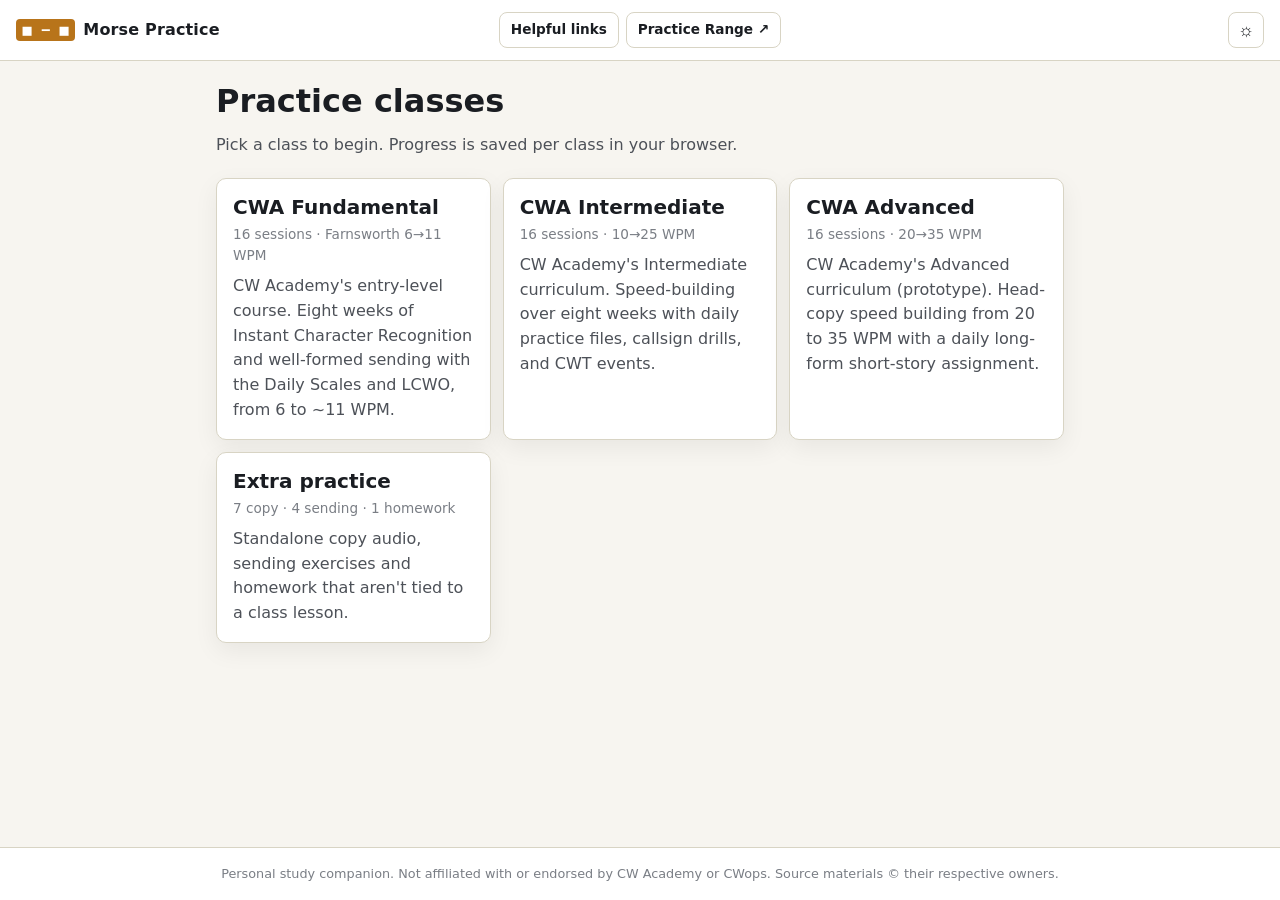
==== index.html @ c9b5fe6f "Helpful links: add the CW QSO Protocol reference under Misc Jim Crites W6JIM's two-page guide to the" ====
<!doctype html>
<html lang="en">
<head>
<meta charset="utf-8">
<meta name="viewport" content="width=device-width,initial-scale=1,viewport-fit=cover">
<meta name="theme-color" content="#0c0d10">
<title>Morse Practice Companion</title>
<link rel="stylesheet" href="styles.css?v=15">
<link rel="icon" href="data:image/svg+xml,%3Csvg xmlns='http://www.w3.org/2000/svg' viewBox='0 0 32 32'%3E%3Crect width='32' height='32' rx='6' fill='%23d99a3a'/%3E%3Ctext x='16' y='22' text-anchor='middle' font-family='monospace' font-size='18' fill='%230c0d10' font-weight='700'%3E%E2%96%A0%E2%80%92%3C/text%3E%3C/svg%3E">
</head>
<body>
<header class="topbar">
  <a href="#/" class="brand" data-link>
    <span class="dial" aria-hidden="true">&#9632;&#8202;&#8722;&#8202;&#9632;</span>
    <span>Morse Practice</span>
  </a>
  <div class="topbar-center topbar-links">
    <a class="topbtn" href="#/links" data-link title="Propagation and reference links">Helpful links</a>
    <a class="topbtn" href="https://morsecodepractice.com/practice-range/" target="_blank" rel="noopener" title="Open the LICW Practice Range">Practice Range ↗</a>
  </div>
  <nav class="topnav">
    <button id="theme-toggle" type="button" class="iconbtn" aria-label="Toggle theme" title="Toggle light/dark">&#9788;</button>
  </nav>
</header>

<main id="app" aria-live="polite">
  <p class="loading">Loading…</p>
</main>

<footer class="footer">
  <p>Personal study companion. Not affiliated with or endorsed by CW Academy or CWops. Source materials &copy; their respective owners.</p>
</footer>

<script type="module" src="app.js?v=18"></script>
</body>
</html>
---- styles.css ----
/* ---------------------------------------------------------- */
/* Theme tokens                                                 */
/* ---------------------------------------------------------- */
:root {
  --bg: #0c0d10;
  --bg-2: #14161b;
  --bg-3: #1c1f26;
  --fg: #e8e6e1;
  --fg-dim: #9aa0a8;
  --fg-mute: #6b7079;
  --accent: #d99a3a;
  --accent-fg: #1a1207;
  --accent-soft: #d99a3a22;
  --border: #2a2e36;
  --danger: #d97070;
  --good: #6fbf73;
  --radius: 10px;
  --shadow: 0 1px 0 #ffffff05 inset, 0 8px 24px #0007;
  --tap: 44px;
  --maxw: 880px;
  font-synthesis: none;
}
html[data-theme="light"] {
  --bg: #f7f5f0;
  --bg-2: #ffffff;
  --bg-3: #ecead8;
  --fg: #1a1d22;
  --fg-dim: #4d5158;
  --fg-mute: #7a7e85;
  --accent: #b8741a;
  --accent-fg: #fff;
  --accent-soft: #b8741a18;
  --border: #d8d4c4;
  --shadow: 0 1px 0 #ffffffaa inset, 0 8px 24px #00000010;
}

/* ---------------------------------------------------------- */
/* Reset / base                                                 */
/* ---------------------------------------------------------- */
* { box-sizing: border-box; }
html, body { margin: 0; padding: 0; }
body {
  background: var(--bg);
  color: var(--fg);
  font: 16px/1.55 system-ui, -apple-system, "Segoe UI", Roboto, "Helvetica Neue", Arial, sans-serif;
  min-height: 100vh;
  display: flex;
  flex-direction: column;
}
a { color: var(--accent); text-decoration: none; }
a:hover { text-decoration: underline; }
h1, h2, h3, h4 { line-height: 1.25; margin: 0 0 0.5em 0; }
h1 { font-size: clamp(1.5rem, 4vw, 2rem); }
h2 { font-size: 1.25rem; color: var(--fg); }
h3 { font-size: 1.05rem; color: var(--fg-dim); text-transform: uppercase; letter-spacing: 0.05em; font-weight: 600; }
p { margin: 0 0 1em; }
ul, ol { margin: 0 0 1em; padding-left: 1.25em; }
li { margin: 0.25em 0; }
hr { border: 0; border-top: 1px solid var(--border); margin: 1.5em 0; }
code, kbd { font: 0.9em/1 ui-monospace, "SF Mono", Menlo, Consolas, monospace; }

/* ---------------------------------------------------------- */
/* Top bar / footer                                             */
/* ---------------------------------------------------------- */
.topbar {
  display: grid;
  grid-template-columns: 1fr auto 1fr;
  align-items: center;
  padding: 0.75rem 1rem;
  border-bottom: 1px solid var(--border);
  background: var(--bg-2);
  position: sticky;
  top: 0;
  z-index: 10;
  backdrop-filter: blur(6px);
}
.brand {
  display: inline-flex;
  align-items: center;
  gap: 0.5rem;
  font-weight: 700;
  color: var(--fg);
  letter-spacing: 0.01em;
}
.brand:hover { text-decoration: none; color: var(--accent); }
.dial {
  display: inline-block;
  background: var(--accent);
  color: var(--accent-fg);
  border-radius: 4px;
  padding: 0 0.4rem;
  font: 600 0.95rem/1.5 ui-monospace, monospace;
}
.brand { justify-self: start; }
.topbar-center { justify-self: center; }
.topbar-links { display: flex; gap: 0.4rem; align-items: center; flex-wrap: wrap; justify-content: center; }

/* Speed an exercise was completed at. Deliberately NOT struck through with the
   exercise name — being inline-block already stops the parent's line-through
   propagating in, so it stays readable once the item is done. */
.done-speed {
  display: inline-block;
  margin-left: 0.45rem;
  padding: 0 0.4rem;
  border: 1px solid var(--border);
  border-radius: 999px;
  background: var(--bg-3);
  color: var(--fg-mute);
  font-size: 0.72rem;
  font-weight: 600;
  white-space: nowrap;
}

/* Preferred practice speed switch (Advanced lessons) */
.speed-picker h3 { margin-bottom: 0.25rem; }
.speed-note { color: var(--fg-mute); font-size: 0.85rem; margin: 0 0 0.6rem; }
.speed-row { display: flex; flex-wrap: wrap; gap: 0.5rem; }
.speed-btn {
  flex: 0 1 auto;
  min-height: var(--tap);
  padding: 0.4rem 1rem;
  background: var(--bg-2);
  color: var(--fg);
  border: 1px solid var(--border);
  border-radius: var(--radius);
  font: inherit;
  font-weight: 600;
  cursor: pointer;
}
.speed-btn:hover { border-color: var(--accent); color: var(--accent); }
.speed-btn.active {
  background: var(--accent);
  color: var(--accent-fg);
  border-color: var(--accent);
}
/* Shown when the session's own baseline is faster than the chosen speed. */
.speed-badge {
  display: inline-block;
  margin-left: 0.4rem;
  padding: 0 0.4rem;
  border: 1px solid var(--border);
  border-radius: 999px;
  background: var(--bg-3);
  color: var(--fg-mute);
  font-size: 0.72rem;
  font-weight: 600;
  white-space: nowrap;
}

/* Helpful links page */
.extras-group-blurb {
  color: var(--fg-mute);
  font-size: 0.85rem;
  margin: 0 0 0.7rem;
}
.link-by { color: var(--accent); font-size: 0.82rem; margin-bottom: 0.3rem; }
.link-source {
  margin: 0.75rem 0 0;
  padding: 0.6rem 0.8rem;
  background: var(--bg-2);
  border: 1px solid var(--border);
  border-left: 3px solid var(--accent);
  border-radius: var(--radius);
  font-size: 0.85rem;
  color: var(--fg-mute);
  overflow-wrap: anywhere;
}
.link-frame {
  width: 100%;
  height: min(78vh, 900px);
  margin-top: 0.75rem;
  border: 1px solid var(--border);
  border-radius: var(--radius);
  background: #fff;
}
.topnav { display: flex; gap: 0.25rem; align-items: center; justify-self: end; }
.iconbtn {
  background: transparent;
  border: 1px solid var(--border);
  color: var(--fg);
  width: 36px;
  height: 36px;
  border-radius: 8px;
  cursor: pointer;
  font-size: 1.1rem;
  display: inline-flex;
  align-items: center;
  justify-content: center;
}
.iconbtn:hover { background: var(--bg-3); }
.topbtn {
  display: inline-flex;
  align-items: center;
  height: 36px;
  padding: 0 0.7rem;
  border: 1px solid var(--border);
  border-radius: 8px;
  color: var(--fg);
  font-size: 0.85rem;
  font-weight: 600;
  white-space: nowrap;
}
.topbtn:hover { background: var(--bg-3); border-color: var(--accent); color: var(--accent); text-decoration: none; }

main {
  flex: 1;
  padding: 1.25rem 1rem 3rem;
  max-width: var(--maxw);
  margin: 0 auto;
  width: 100%;
}

.footer {
  border-top: 1px solid var(--border);
  padding: 1rem;
  font-size: 0.8rem;
  color: var(--fg-mute);
  text-align: center;
  background: var(--bg-2);
}
.footer p { margin: 0; max-width: var(--maxw); margin-inline: auto; }

.loading { color: var(--fg-mute); padding: 2rem 0; text-align: center; }

/* ---------------------------------------------------------- */
/* Generic blocks                                               */
/* ---------------------------------------------------------- */
.crumbs { color: var(--fg-mute); font-size: 0.85rem; margin-bottom: 0.5rem; }
.crumbs a { color: var(--fg-dim); }
.crumbs .sep { margin: 0 0.4em; color: var(--fg-mute); }

.subtitle { color: var(--fg-dim); margin-top: -0.25rem; margin-bottom: 1.25rem; font-size: 1rem; }

.card {
  background: var(--bg-2);
  border: 1px solid var(--border);
  border-radius: var(--radius);
  padding: 1rem;
  display: block;
  color: inherit;
  box-shadow: var(--shadow);
  transition: border-color 0.15s, transform 0.15s;
}
a.card:hover {
  text-decoration: none;
  border-color: var(--accent);
  transform: translateY(-1px);
}
.card h2 { margin-bottom: 0.25rem; }
.card .meta { color: var(--fg-mute); font-size: 0.85rem; margin-bottom: 0.5rem; }
.card p { color: var(--fg-dim); margin: 0; }
.card .progress { margin-top: 0.6rem; }

.lesson-card-head {
  display: flex;
  gap: 0.75rem;
  align-items: flex-start;
  justify-content: space-between;
}
.lesson-card-head h2 { margin: 0 0 0.25rem; flex: 1; min-width: 0; }
.lesson-complete {
  display: inline-flex;
  align-items: center;
  gap: 0.35rem;
  padding: 0.25rem 0.5rem;
  border-radius: 6px;
  border: 1px solid transparent;
  font-size: 0.8rem;
  color: var(--fg-mute);
  cursor: pointer;
  flex-shrink: 0;
}
.lesson-complete:hover { background: var(--bg-3); border-color: var(--border); color: var(--fg); }
.lesson-complete input[type="checkbox"] {
  width: 1.05rem;
  height: 1.05rem;
  accent-color: var(--accent);
  cursor: pointer;
  margin: 0;
}
.lesson-card.complete {
  border-color: var(--good);
  background: color-mix(in srgb, var(--good) 8%, var(--bg-2));
}
.lesson-card.complete h2 { color: var(--fg-dim); }
.lesson-card.ready { border-color: var(--accent); }
.lesson-card.ready .lesson-complete { color: var(--accent); }

.grid {
  display: grid;
  grid-template-columns: repeat(auto-fill, minmax(260px, 1fr));
  gap: 0.75rem;
  margin-top: 1rem;
}

/* Extra practice page (#/extras) */
.extras-list {
  list-style: none;
  padding: 0;
  margin: 0;
  display: flex;
  flex-direction: column;
  gap: 0.75rem;
}
.extras-item {
  margin: 0;
  background: var(--bg-2);
  border: 1px solid var(--border);
  border-radius: var(--radius);
  padding: 0.75rem 0.9rem;
}
.extras-name { font-weight: 600; color: var(--fg); font-size: 1rem; }
.extras-blurb { color: var(--fg-mute); font-size: 0.85rem; margin: 0.15rem 0 0.5rem; }

/* Collapsed group (Copy / Sending / Homework): heading + count, click to open. */
.extras-group { margin: 1rem 0; }
.extras-group-head {
  display: flex;
  align-items: center;
  gap: 0.6rem;
  cursor: pointer;
  list-style: none;
  min-height: var(--tap);
  padding: 0.4rem 0.9rem;
  background: var(--bg-2);
  border: 1px solid var(--border);
  border-radius: var(--radius);
}
.extras-group-head::-webkit-details-marker { display: none; }
.extras-group-head::before { content: "▸"; color: var(--accent); width: 1rem; flex-shrink: 0; }
details[open] > .extras-group-head::before { content: "▾"; }
.extras-group-head h3 { margin: 0; flex: 1; }
.extras-group-head:hover { border-color: var(--accent); }
.extras-group[open] > .extras-group-head { border-bottom-left-radius: 0; border-bottom-right-radius: 0; }
.extras-group[open] > .extras-list,
.extras-group[open] > .extras-group-body {
  padding: 0.75rem;
  border: 1px solid var(--border);
  border-top: 0;
  border-radius: 0 0 var(--radius) var(--radius);
}

/* Each exercise collapsed to its title; the body (chips, player, text) is
   hidden until opened. */
.extras-fold { flex: 1; min-width: 0; }
.extras-fold > .extras-name {
  cursor: pointer;
  list-style: none;
  display: flex;
  align-items: center;
  gap: 0.5rem;
  min-height: calc(var(--tap) - 0.75rem * 2);
}
.extras-fold > .extras-name::-webkit-details-marker { display: none; }
.extras-fold > .extras-name::before { content: "▸"; color: var(--accent); width: 0.9rem; flex-shrink: 0; font-weight: 400; }
.extras-fold[open] > .extras-name::before { content: "▾"; }
.extras-fold > .extras-name:hover { color: var(--accent); }
.extras-body { padding: 0.35rem 0 0 1.4rem; }
.extras-instructions { margin: 0.4rem 0 0; padding-left: 1.4rem; line-height: 1.5; }
.extras-instructions li + li { margin-top: 0.35rem; }

/* Homework: done-checkbox beside the folded title. */
.extras-hw-row { display: flex; align-items: flex-start; gap: 0.6rem; }
.extras-hw-cb {
  margin-top: 0.15rem;
  width: 1.1rem;
  height: 1.1rem;
  accent-color: var(--accent);
  flex-shrink: 0;
  cursor: pointer;
}
.extras-item.done > .extras-hw-row > .extras-fold > .extras-name { text-decoration: line-through; color: var(--fg-mute); }

/* Second row of class buttons (Homework), tucked under the first. */
.button-row-2 { margin-top: 0.5rem; }
.btn-tag { margin-left: 0.5rem; font-size: 0.75rem; }
.extras-item .tool-strip { margin-top: 0.5rem; }
.extras-item > .tool-chip { margin-top: 0.5rem; }
.extras-item .audio-player { margin-top: 0.6rem; }

/* Collapsed dropdowns on the extras page: transcript text + inline PDF. */
.extras-text-wrap, .extras-pdf { margin-top: 0.6rem; }
.extras-text-summary, .extras-pdf-summary {
  cursor: pointer;
  display: inline-block;
  font-size: 0.85rem;
  font-weight: 600;
  color: var(--accent);
  padding: 0.25rem 0.2rem;
  list-style: none;
}
.extras-text-summary::-webkit-details-marker,
.extras-pdf-summary::-webkit-details-marker { display: none; }
.extras-text-summary::before, .extras-pdf-summary::before { content: "▸ "; }
details[open] > .extras-text-summary::before,
details[open] > .extras-pdf-summary::before { content: "▾ "; }
.extras-text {
  margin: 0.4rem 0 0;
  padding: 0.6rem 0.75rem;
  background: var(--bg);
  border: 1px solid var(--border);
  border-radius: var(--radius);
  font-family: ui-monospace, SFMono-Regular, Menlo, monospace;
  font-size: 0.9rem;
  line-height: 1.5;
  white-space: pre-wrap;
  overflow-x: auto;
}
.extras-pdf-frame {
  width: 100%;
  height: min(70vh, 640px);
  margin-top: 0.5rem;
  border: 1px solid var(--border);
  border-radius: var(--radius);
  background: #fff;
}
.extras-pdf-open {
  display: inline-block;
  margin-top: 0.4rem;
  font-size: 0.82rem;
}

.section { margin: 1.5rem 0; }
.section h3 { margin-bottom: 0.5rem; }

.callout {
  background: var(--bg-3);
  border-left: 3px solid var(--accent);
  padding: 0.75rem 1rem;
  border-radius: 0 var(--radius) var(--radius) 0;
  color: var(--fg);
}

.btn {
  display: inline-flex;
  align-items: center;
  justify-content: center;
  background: var(--accent);
  color: var(--accent-fg);
  border: 0;
  padding: 0.6em 1em;
  border-radius: 8px;
  font: inherit;
  font-weight: 600;
  text-decoration: none;
  cursor: pointer;
  min-height: var(--tap);
}
.btn.ghost {
  background: transparent;
  border: 1px solid var(--border);
  color: var(--fg);
}
.btn.ghost:hover { border-color: var(--accent); color: var(--accent); }
.btn:hover { text-decoration: none; }

.button-row { display: flex; flex-wrap: wrap; gap: 0.5rem; }

.tag {
  display: inline-block;
  background: var(--accent-soft);
  color: var(--accent);
  border: 1px solid var(--accent);
  padding: 0.05rem 0.5rem;
  border-radius: 999px;
  font-size: 0.75rem;
  text-transform: uppercase;
  letter-spacing: 0.04em;
  font-weight: 600;
}
.tag.muted { background: var(--bg-3); color: var(--fg-mute); border-color: var(--border); }

/* Lesson card progress bar */
.bar {
  height: 4px;
  background: var(--bg-3);
  border-radius: 2px;
  overflow: hidden;
}
.bar > span {
  display: block;
  height: 100%;
  background: var(--accent);
  width: 0;
  transition: width 0.3s;
}
.progress-label {
  font-size: 0.75rem;
  color: var(--fg-mute);
  margin-top: 0.25rem;
}

/* ---------------------------------------------------------- */
/* Lesson page                                                  */
/* ---------------------------------------------------------- */
.lesson-head { display: flex; gap: 1rem; align-items: baseline; flex-wrap: wrap; margin-bottom: 0.5rem; }
.lesson-head h1 { margin: 0; }
.lesson-nav { display: flex; gap: 0.5rem; margin-top: 1.5rem; padding-top: 1rem; border-top: 1px solid var(--border); }
.lesson-nav .btn { flex: 1; }

.checklist { list-style: none; padding: 0; margin: 0; }
.checklist li { margin: 0; }
.checklist label {
  display: flex;
  gap: 0.6rem;
  align-items: flex-start;
  padding: 0.55rem 0.65rem;
  border-radius: 8px;
  cursor: pointer;
  min-height: var(--tap);
  border: 1px solid transparent;
}
.checklist label:hover { background: var(--bg-3); }
.checklist input[type="checkbox"] {
  margin-top: 0.25rem;
  width: 1.1rem;
  height: 1.1rem;
  accent-color: var(--accent);
  flex-shrink: 0;
}
.checklist input:checked + .text {
  text-decoration: line-through;
  color: var(--fg-mute);
}
.checklist .text { flex: 1; }
.checklist .day-item-header {
  padding: 0.5rem 0.65rem 0.2rem;
  font-weight: 600;
  color: var(--fg-dim);
  font-size: 0.95rem;
  text-transform: uppercase;
  letter-spacing: 0.04em;
}
.checklist .day-item-header + li label { margin-top: 0; }

.checklist li.with-attempts {
  display: flex;
  align-items: center;
  gap: 0.6rem;
  padding: 0.55rem 0.65rem;
  border-radius: 8px;
  min-height: var(--tap);
  border: 1px solid transparent;
}
.checklist li.with-attempts:hover { background: var(--bg-3); }
.checklist li.with-attempts > .text { flex: 1; min-width: 0; }
.checklist li.with-attempts.complete > .text {
  text-decoration: line-through;
  color: var(--fg-mute);
}
.copy-attempts {
  display: flex;
  align-items: center;
  gap: 0.3rem;
  flex-shrink: 0;
}
.copy-attempts input[type="checkbox"] {
  width: 1.15rem;
  height: 1.15rem;
  margin: 0;
  accent-color: var(--accent);
  cursor: pointer;
}

.exercise-group { margin-bottom: 1.25rem; }
.exercise-group .group-head {
  display: flex;
  align-items: center;
  justify-content: space-between;
  margin-bottom: 0.4rem;
}
.exercise-group h3 { margin: 0; }

.ex-list { list-style: none; padding: 0; margin: 0; display: flex; flex-direction: column; gap: 0.4rem; }
.ex-row {
  display: grid;
  grid-template-columns: 1fr auto auto;
  gap: 0.4rem;
  align-items: stretch;
  background: var(--bg-2);
  border: 1px solid var(--border);
  border-radius: var(--radius);
  padding: 0.4rem 0.5rem 0.4rem 0.85rem;
}
.ex-row .name {
  display: flex;
  align-items: center;
  font-weight: 500;
  color: var(--fg);
  min-height: var(--tap);
}
.ex-link {
  display: inline-flex;
  align-items: center;
  gap: 0.3rem;
  background: var(--bg-3);
  color: var(--fg);
  border: 1px solid var(--border);
  padding: 0 0.7rem;
  border-radius: 6px;
  font-size: 0.85rem;
  font-weight: 600;
  text-decoration: none;
  min-height: var(--tap);
  min-width: 64px;
  justify-content: center;
}
.ex-link:hover { background: var(--accent); color: var(--accent-fg); border-color: var(--accent); text-decoration: none; }
.ex-link[data-empty] {
  opacity: 0.35;
  cursor: not-allowed;
  pointer-events: none;
}
.ex-link .label { font-family: ui-monospace, monospace; }

/* Exercise filter chips */
.filterbar {
  display: flex;
  flex-wrap: wrap;
  gap: 0.35rem;
  margin: 0.5rem 0 1rem;
  position: sticky;
  top: 56px;
  background: var(--bg);
  padding: 0.5rem 0;
  z-index: 5;
}
.chip {
  background: var(--bg-3);
  color: var(--fg-dim);
  border: 1px solid var(--border);
  border-radius: 999px;
  padding: 0.3rem 0.75rem;
  font-size: 0.8rem;
  cursor: pointer;
  user-select: none;
}
.chip[aria-pressed="true"] {
  background: var(--accent);
  color: var(--accent-fg);
  border-color: var(--accent);
}

/* Self-assessment */
.assess-question {
  background: var(--bg-2);
  border: 1px solid var(--border);
  border-radius: var(--radius);
  padding: 1rem;
  margin-bottom: 0.75rem;
}
.assess-question h3 { margin-bottom: 0.5rem; }
.assess-row { display: grid; grid-template-columns: 1fr; gap: 0.6rem; margin-top: 0.5rem; }
@media (min-width: 640px) {
  .assess-row { grid-template-columns: 1fr 1fr; }
}
.assess-cell { padding: 0.7rem; border-radius: 8px; }
.assess-cell.thinking { background: #4a210011; border: 1px solid #c2624a55; }
.assess-cell.flowing { background: #1f3a1f11; border: 1px solid #6fbf7355; }
.assess-cell .ttl { font-size: 0.75rem; text-transform: uppercase; letter-spacing: 0.05em; font-weight: 600; margin-bottom: 0.25rem; opacity: 0.85; }
.assess-cell.thinking .ttl { color: #d99080; }
.assess-cell.flowing .ttl { color: #8fcf95; }

/* Empty / not-found */
.empty {
  text-align: center;
  color: var(--fg-mute);
  padding: 2rem 0;
}

/* CWA day blocks */
.day-block {
  background: var(--bg-2);
  border: 1px solid var(--border);
  border-radius: var(--radius);
  padding: 1rem;
  margin-bottom: 1rem;
  transition: opacity 0.2s, border-color 0.2s;
}
.day-block.done {
  opacity: 0.55;
  border-color: var(--good);
}
.day-block.done .day-head h2::after {
  content: " ✓";
  color: var(--good);
}
.day-head {
  display: flex;
  align-items: center;
  justify-content: space-between;
  gap: 1rem;
  margin-bottom: 0.5rem;
}
.day-head h2 { margin: 0; font-size: 1.1rem; color: var(--accent); }
.day-date {
  margin-left: 0.5rem;
  font-size: 0.8rem;
  font-weight: 500;
  color: var(--fg-mute);
  font-family: ui-monospace, "SF Mono", Menlo, Consolas, monospace;
  letter-spacing: 0.02em;
}
.submit-hw {
  text-align: center;
  margin-top: 2rem;
  padding-top: 1.25rem;
  border-top: 1px solid var(--border);
}
.submit-hw .btn { min-width: 180px; }
.submit-hw-buttons {
  display: flex;
  flex-wrap: wrap;
  gap: 0.5rem;
  justify-content: center;
}
.submit-hw-note {
  margin: 0.6rem 0 0;
  font-size: 0.85rem;
  color: var(--fg-dim);
  font-style: italic;
}

/* ---------------------------------------------------------- */
/* Homework form (per-lesson)                                   */
/* ---------------------------------------------------------- */
.hw-form { margin-top: 2rem; }
.hw-form > h3 { margin-bottom: 0.4rem; }
.hw-blurb {
  color: var(--fg-mute);
  font-size: 0.85rem;
  margin: 0 0 0.9rem;
}
.hw-group {
  background: var(--bg-2);
  border: 1px solid var(--border);
  border-radius: var(--radius);
  padding: 0.85rem 1rem 0.95rem;
  margin-bottom: 0.75rem;
}
.hw-group > h4 {
  margin: 0 0 0.2rem;
  font-size: 1rem;
  color: var(--accent);
}
.hw-group-blurb {
  font-size: 0.82rem;
  color: var(--fg-mute);
  margin: 0 0 0.6rem;
}
.hw-fields {
  display: grid;
  grid-template-columns: repeat(auto-fit, minmax(220px, 1fr));
  gap: 0.55rem 0.75rem;
}
.hw-field {
  display: flex;
  flex-direction: column;
  gap: 0.25rem;
  min-width: 0;
}
.hw-field-textarea,
.hw-field-rating { grid-column: 1 / -1; }
.hw-label {
  font-size: 0.78rem;
  font-weight: 600;
  color: var(--fg-dim);
  letter-spacing: 0.01em;
}
.hw-input {
  background: var(--bg);
  border: 1px solid var(--border);
  border-radius: 6px;
  padding: 0.4rem 0.55rem;
  color: var(--fg);
  font: inherit;
  font-size: 0.92rem;
  width: 100%;
}
.hw-input::placeholder { color: var(--fg-mute); font-style: italic; }
.hw-input:focus {
  outline: none;
  border-color: var(--accent);
  box-shadow: 0 0 0 2px var(--accent-soft);
}
textarea.hw-input {
  resize: vertical;
  min-height: 3.25rem;
  font-family: inherit;
}

.hw-derived {
  background: var(--accent-soft);
  border: 1px solid var(--accent);
  color: var(--accent);
  border-radius: 6px;
  padding: 0.4rem 0.55rem;
  font: 500 0.92rem/1.3 ui-monospace, "SF Mono", Menlo, Consolas, monospace;
  word-break: break-word;
}
.hw-derived-empty {
  background: var(--bg-3);
  border-color: var(--border);
  color: var(--fg-mute);
  font-family: inherit;
  font-style: italic;
}

.rating {
  display: inline-flex;
  align-items: center;
  gap: 0.1rem;
  margin-top: 0.1rem;
}
.rating .star {
  background: transparent;
  border: 0;
  cursor: pointer;
  font-size: 1.55rem;
  line-height: 1;
  padding: 0.05rem 0.2rem;
  color: var(--fg-mute);
  transition: color 0.12s, transform 0.1s;
}
.rating .star:hover {
  color: var(--accent);
  transform: scale(1.12);
}
.rating .star.on { color: var(--accent); }
.rating .star:focus-visible {
  outline: 2px solid var(--accent);
  outline-offset: 2px;
  border-radius: 4px;
}
.day-done {
  display: inline-flex;
  align-items: center;
  gap: 0.4rem;
  font-size: 0.85rem;
  color: var(--fg-dim);
  cursor: pointer;
  user-select: none;
}
.day-done input[type="checkbox"] {
  width: 1rem;
  height: 1rem;
  accent-color: var(--good);
}

/* Rich-text body imported from the source HTML */
.rich p { margin: 0 0 0.6em; }
.rich p:last-child { margin-bottom: 0; }
.rich a { color: var(--accent); }
.rich a.audio {
  display: inline-block;
  padding: 0.05rem 0.45rem;
  border-radius: 4px;
  background: var(--accent-soft);
  border: 1px solid var(--accent);
  font-family: ui-monospace, monospace;
  font-size: 0.92em;
  font-weight: 600;
  text-decoration: none;
  color: var(--accent);
  margin: 0 0.05em;
}
.rich a.audio:hover {
  background: var(--accent);
  color: var(--accent-fg);
  text-decoration: none;
}
.rich ul, .rich ol { padding-left: 1.25em; }

/* Quick links strip under each day */
.tool-wrap {
  margin-top: 0.75rem;
  border-top: 1px dashed var(--border);
  padding-top: 0.5rem;
}
.tool-wrap > summary {
  cursor: pointer;
  font-size: 0.85rem;
  color: var(--fg-dim);
  list-style: none;
  user-select: none;
  padding: 0.25rem 0;
}
.tool-wrap > summary::before {
  content: "▸ ";
  color: var(--fg-mute);
  display: inline-block;
  width: 1em;
  transition: transform 0.15s;
}
.tool-wrap[open] > summary::before { content: "▾ "; }
.tool-strip {
  list-style: none;
  padding: 0;
  margin: 0.5rem 0 0;
  display: flex;
  flex-wrap: wrap;
  gap: 0.35rem;
}
.tool-strip li { margin: 0; }
.tool-chip {
  display: inline-block;
  background: var(--bg-3);
  color: var(--fg);
  border: 1px solid var(--border);
  padding: 0.35rem 0.7rem;
  border-radius: 6px;
  font-size: 0.82rem;
  text-decoration: none;
  font-weight: 500;
}
.tool-chip:hover { background: var(--accent); color: var(--accent-fg); border-color: var(--accent); text-decoration: none; }
.tool-chip.audio {
  font-family: ui-monospace, monospace;
  background: var(--accent-soft);
  color: var(--accent);
  border-color: var(--accent);
}
.tool-chip.audio:hover { background: var(--accent); color: var(--accent-fg); }

/* ---------------------------------------------------------- */
/* In-app practice tool guides (#/g/<slug>)                     */
/* ---------------------------------------------------------- */
.guide-speed { margin-bottom: 1rem; }
.guide-intro { color: var(--fg-dim); margin-bottom: 1.5rem; }

.guide-section {
  background: var(--bg-2);
  border: 1px solid var(--border);
  border-radius: var(--radius);
  padding: 1rem 1.1rem;
}
.guide-section > h2 {
  margin: 0 0 0.4rem;
  color: var(--accent);
  font-size: 1.2rem;
}
.guide-where {
  font-size: 0.85rem;
  color: var(--fg-mute);
  text-transform: uppercase;
  letter-spacing: 0.04em;
  font-weight: 600;
  margin: 0 0 0.5rem;
}

/* Daily Morse Code Scales — literal sending rows, preserve spacing */
.scales-block {
  margin: 0;
  padding: 0.8rem 0.9rem;
  background: var(--bg-3);
  border-radius: 8px;
  font-family: ui-monospace, SFMono-Regular, Menlo, Consolas, monospace;
  font-size: 0.95rem;
  line-height: 1.7;
  white-space: pre;       /* preserve column alignment (prosign row) */
  overflow-x: auto;       /* scroll instead of wrapping on narrow screens */
  letter-spacing: 0.02em;
}

.guide-procedure {
  background: var(--bg-3);
  border-radius: 8px;
  padding: 0.7rem 0.9rem 0.7rem 0.9rem;
  margin: 0.75rem 0;
}
.guide-procedure h3 {
  margin: 0 0 0.4rem;
  font-size: 0.85rem;
  color: var(--fg-dim);
}
.guide-procedure ol { margin: 0; padding-left: 1.4em; }
.guide-procedure li { margin: 0.15em 0; }

.guide-mode {
  border-top: 1px solid var(--border);
  padding-top: 0.75rem;
  margin-top: 0.75rem;
}
.guide-mode > h3 {
  margin: 0 0 0.3rem;
  color: var(--fg);
  text-transform: none;
  letter-spacing: 0;
  font-size: 1rem;
}
.guide-mode-meta {
  font-family: ui-monospace, "SF Mono", Menlo, Consolas, monospace;
  font-size: 0.82rem;
  color: var(--accent);
  background: var(--accent-soft);
  border: 1px solid var(--accent);
  border-radius: 6px;
  padding: 0.3rem 0.6rem;
  margin-bottom: 0.5rem;
  display: inline-block;
}
.guide-steps { margin: 0.4rem 0 0; padding-left: 1.4em; }
.guide-steps li { margin: 0.2em 0; }

.guide-attrib {
  margin-top: 1.5rem;
  font-size: 0.8rem;
  color: var(--fg-mute);
  text-align: center;
}

/* Print */
@media print {
  .topbar, .footer, .filterbar, .lesson-nav, .iconbtn { display: none !important; }
  body { background: white; color: black; }
  .card, .ex-row, .assess-question, .callout { box-shadow: none; border-color: #aaa; background: white; }
  a { color: black; text-decoration: underline; }
}

/* ---------------------------------------------------------- */
/* Audio player (one per day-block, always visible)           */
/* ---------------------------------------------------------- */
.audio-player {
  background: var(--bg-2);
  border: 1px solid var(--accent);
  border-radius: var(--radius);
  padding: 0.6rem 0.75rem;
  margin: 1rem 0 0.25rem;
  box-shadow: 0 2px 8px #0003;
}
.audio-player[hidden] { display: none; }
.audio-player--idle {
  border-color: var(--border);
  box-shadow: none;
}
.audio-player--idle .ap-title { font-style: italic; color: var(--fg-mute); }
.ap-inner {
  display: flex;
  flex-wrap: wrap;
  align-items: center;
  gap: 0.5rem;
}
.ap-title {
  flex: 1 1 100%;
  font-size: 0.85rem;
  color: var(--fg-dim);
  white-space: nowrap;
  overflow: hidden;
  text-overflow: ellipsis;
}
.ap-transport { display: flex; gap: 0.25rem; align-items: center; }
.ap-btn {
  background: var(--bg-3);
  color: var(--fg);
  border: 1px solid var(--border);
  border-radius: 8px;
  padding: 0.45rem 0.7rem;
  font: inherit;
  font-size: 0.9rem;
  font-variant-numeric: tabular-nums;
  cursor: pointer;
  min-height: var(--tap);
  line-height: 1;
}
.ap-btn:hover:not(:disabled) {
  background: var(--bg);
  border-color: var(--accent);
  color: var(--accent);
}
.ap-btn:disabled { opacity: 0.4; cursor: default; }
.ap-play {
  background: var(--accent);
  color: var(--accent-fg);
  border-color: var(--accent);
  font-size: 1.05rem;
  min-width: 3rem;
}
.ap-play:hover:not(:disabled) {
  background: var(--accent);
  color: var(--accent-fg);
  filter: brightness(1.08);
  border-color: var(--accent);
}
.ap-scrub-wrap {
  display: flex; align-items: center; gap: 0.5rem;
  flex: 1 1 14rem;
  min-width: 8rem;
}
.ap-scrub {
  flex: 1;
  accent-color: var(--accent);
  cursor: pointer;
}
.ap-time {
  font-variant-numeric: tabular-nums;
  font-size: 0.85rem;
  color: var(--fg-dim);
  white-space: nowrap;
}
.ap-count-group { display: flex; align-items: center; gap: 0.25rem; }
.ap-count {
  font-size: 0.85rem;
  color: var(--fg);
  font-variant-numeric: tabular-nums;
  min-width: 6rem;
  text-align: center;
}
.ap-count--inf { color: var(--accent); font-weight: 600; }
.ap-step {
  padding: 0.3rem 0.55rem;
  min-width: 2.2rem;
  font-size: 0.85rem;
}
.ap-loop--on,
.ap-loop[aria-pressed="true"] {
  background: var(--accent);
  color: var(--accent-fg);
  border-color: var(--accent);
}
.ap-loop--on:hover,
.ap-loop[aria-pressed="true"]:hover {
  background: var(--accent);
  color: var(--accent-fg);
  filter: brightness(1.08);
}
@media (max-width: 640px) {
  .ap-scrub-wrap { order: 3; flex: 1 1 100%; }
}
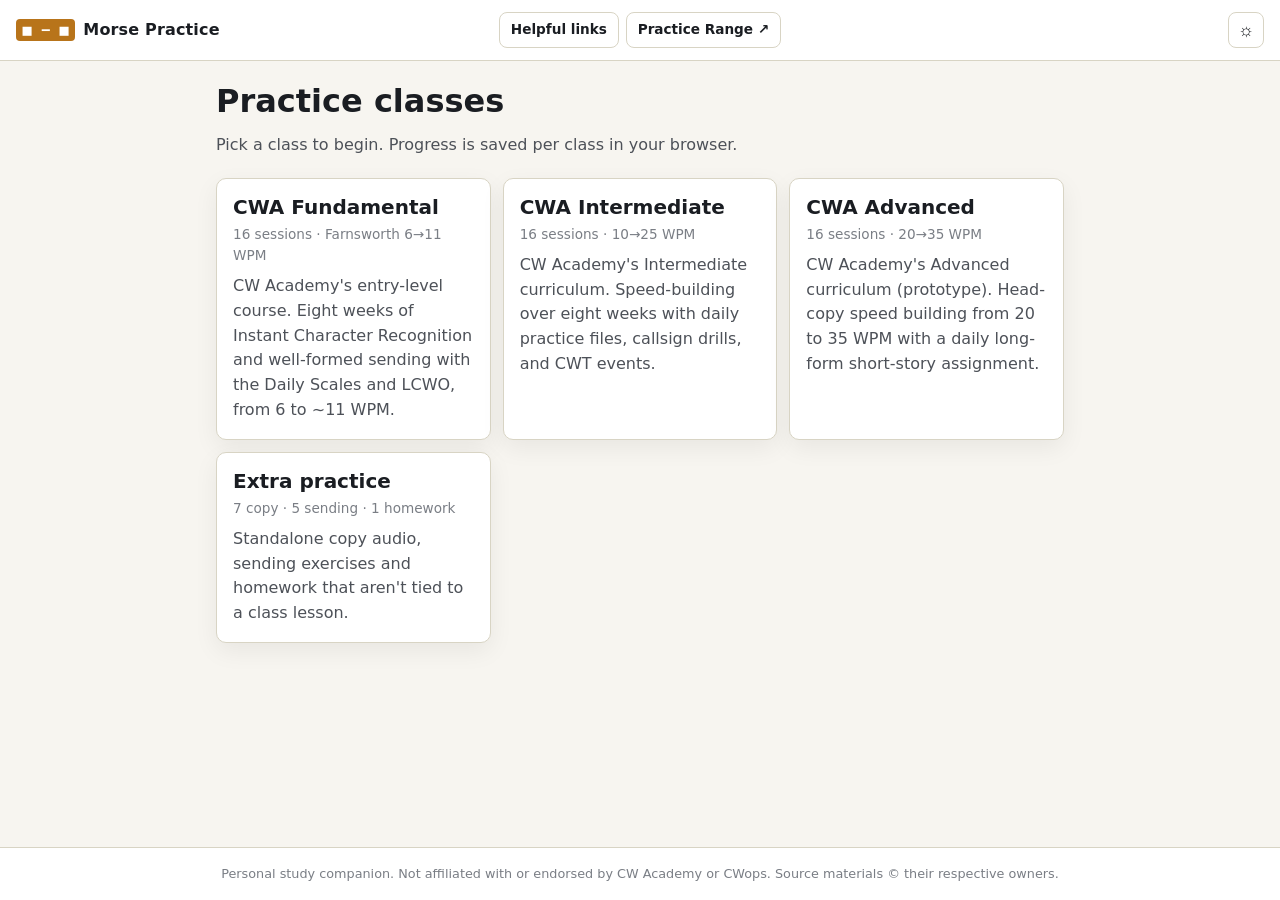
==== commit 8022cf51: "Extra practice: add the Dits Practice sending card One card holding three sub-drills: a warm-up on S" ====
--- a/index.html
+++ b/index.html
@@ -5,7 +5,7 @@
 <meta name="viewport" content="width=device-width,initial-scale=1,viewport-fit=cover">
 <meta name="theme-color" content="#0c0d10">
 <title>Morse Practice Companion</title>
-<link rel="stylesheet" href="styles.css?v=15">
+<link rel="stylesheet" href="styles.css?v=16">
 <link rel="icon" href="data:image/svg+xml,%3Csvg xmlns='http://www.w3.org/2000/svg' viewBox='0 0 32 32'%3E%3Crect width='32' height='32' rx='6' fill='%23d99a3a'/%3E%3Ctext x='16' y='22' text-anchor='middle' font-family='monospace' font-size='18' fill='%230c0d10' font-weight='700'%3E%E2%96%A0%E2%80%92%3C/text%3E%3C/svg%3E">
 </head>
 <body>
@@ -31,6 +31,6 @@
   <p>Personal study companion. Not affiliated with or endorsed by CW Academy or CWops. Source materials &copy; their respective owners.</p>
 </footer>
 
-<script type="module" src="app.js?v=18"></script>
+<script type="module" src="app.js?v=19"></script>
 </body>
 </html>
--- a/styles.css
+++ b/styles.css
@@ -357,6 +357,17 @@
 .extras-fold > .extras-name:hover { color: var(--accent); }
 .extras-body { padding: 0.35rem 0 0 1.4rem; }
 .extras-instructions { margin: 0.4rem 0 0; padding-left: 1.4rem; line-height: 1.5; }
+/* A named sub-drill inside one exercise card (e.g. Dits Practice). */
+.extras-part { margin-top: 0.9rem; }
+.extras-part:first-child { margin-top: 0.3rem; }
+.extras-part-title {
+  margin: 0;
+  font-size: 0.78rem;
+  font-weight: 700;
+  letter-spacing: 0.07em;
+  text-transform: uppercase;
+  color: var(--accent);
+}
 .extras-instructions li + li { margin-top: 0.35rem; }
 
 /* Homework: done-checkbox beside the folded title. */
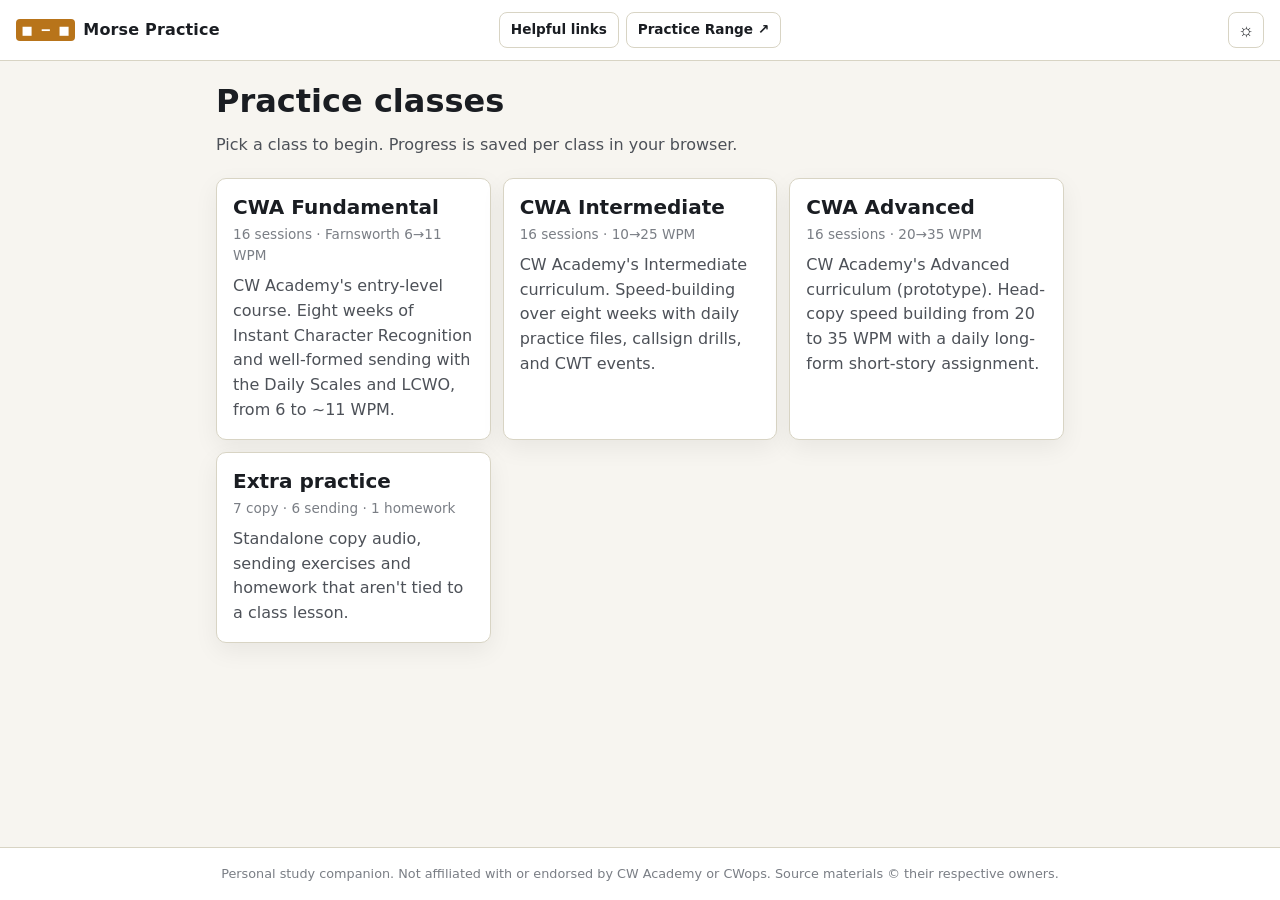
==== commit f309d6a5: "Extra practice: add the "Deep in the Weeds" sending exercise E-heavy sentence drill, text kept as su" ====
--- a/index.html
+++ b/index.html
@@ -31,6 +31,6 @@
   <p>Personal study companion. Not affiliated with or endorsed by CW Academy or CWops. Source materials &copy; their respective owners.</p>
 </footer>
 
-<script type="module" src="app.js?v=19"></script>
+<script type="module" src="app.js?v=21"></script>
 </body>
 </html>
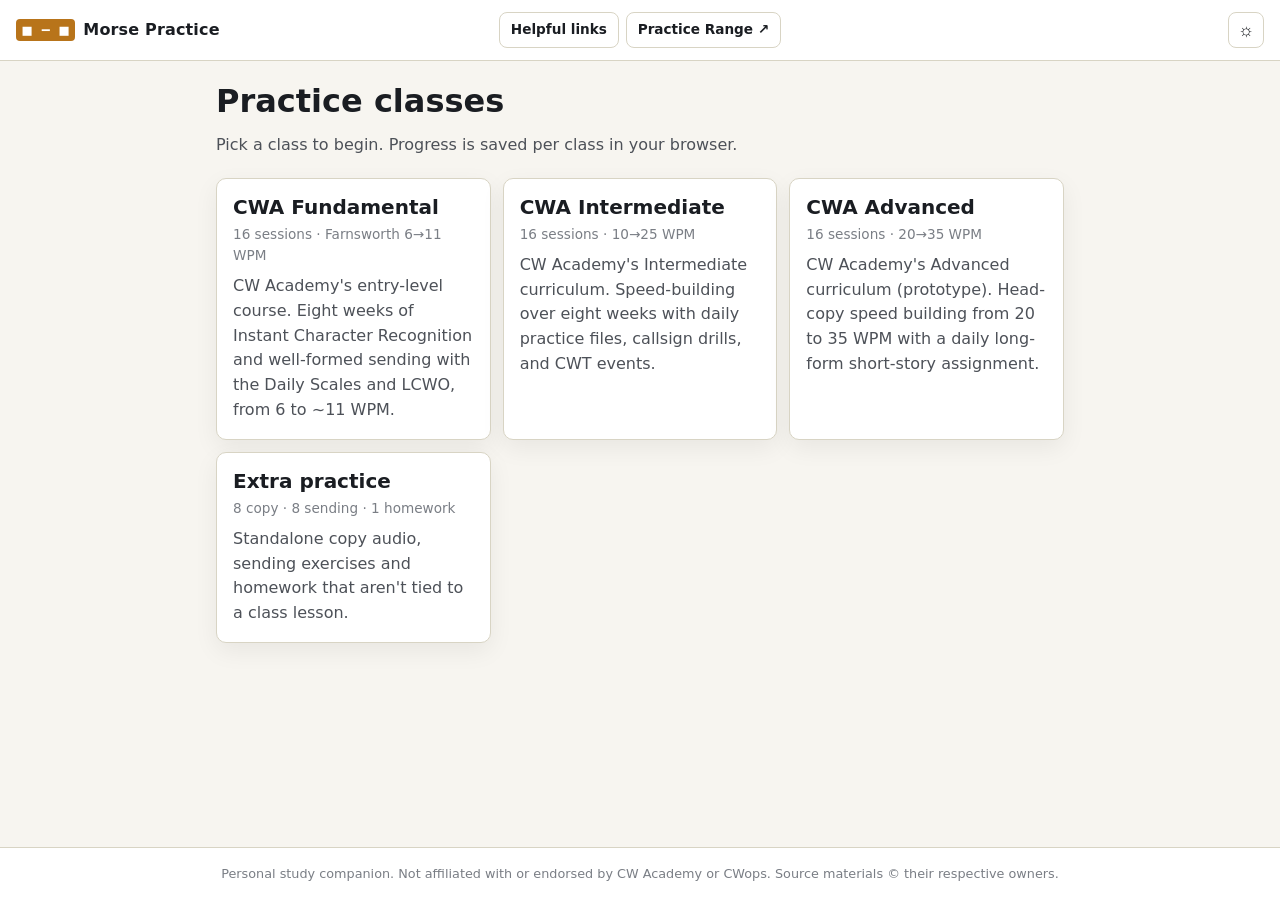
==== commit c6a23016: "Extra practice: add the Double Letters exercises Copy: "Double Letters with Words" at 20/22/25/28 wp" ====
--- a/index.html
+++ b/index.html
@@ -31,6 +31,6 @@
   <p>Personal study companion. Not affiliated with or endorsed by CW Academy or CWops. Source materials &copy; their respective owners.</p>
 </footer>
 
-<script type="module" src="app.js?v=21"></script>
+<script type="module" src="app.js?v=22"></script>
 </body>
 </html>
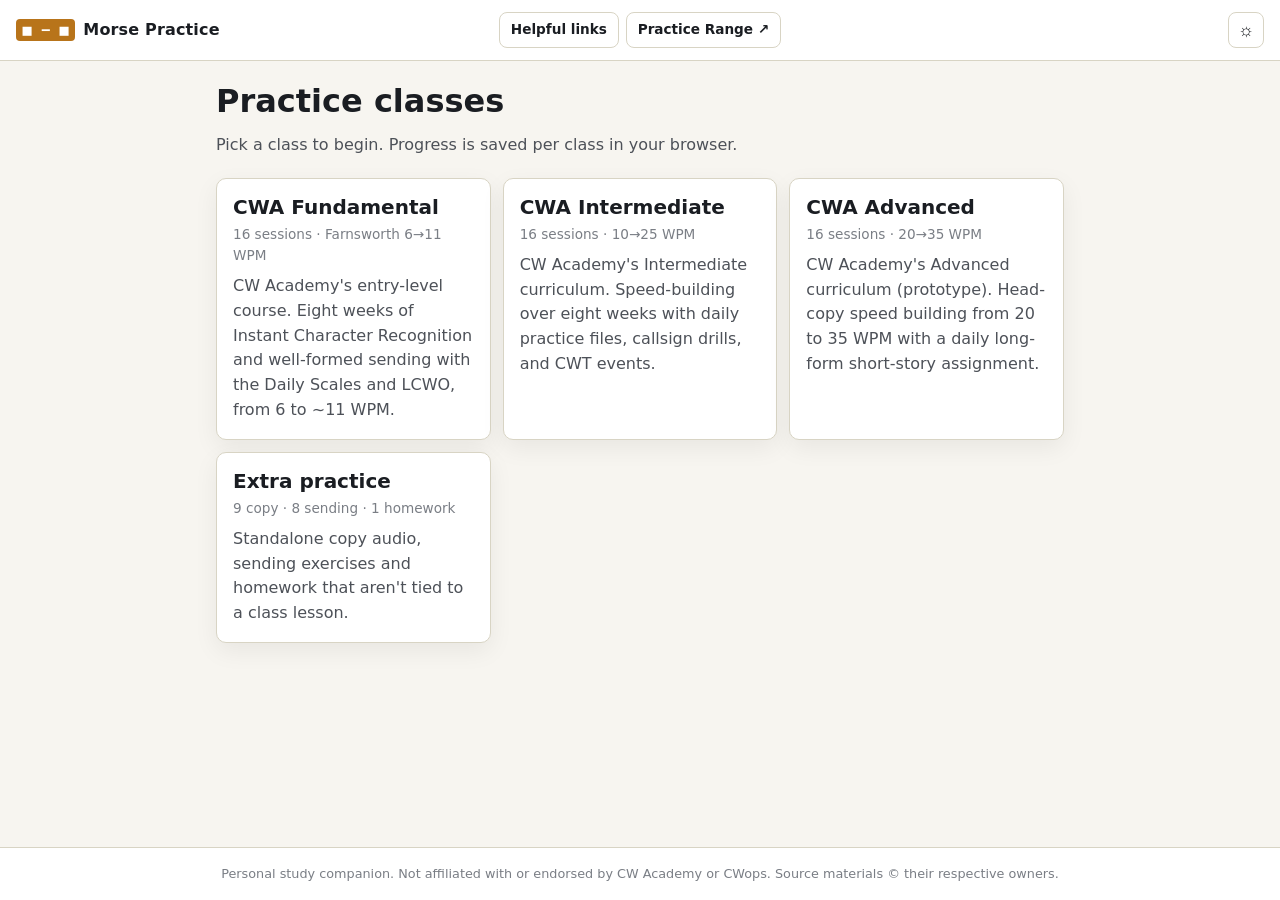
==== commit b68d4e98: "Extra practice: add the "More Dits (3x each)" copy exercise Dit-heavy words at 25/28/30 wpm with the" ====
--- a/index.html
+++ b/index.html
@@ -31,6 +31,6 @@
   <p>Personal study companion. Not affiliated with or endorsed by CW Academy or CWops. Source materials &copy; their respective owners.</p>
 </footer>
 
-<script type="module" src="app.js?v=22"></script>
+<script type="module" src="app.js?v=23"></script>
 </body>
 </html>
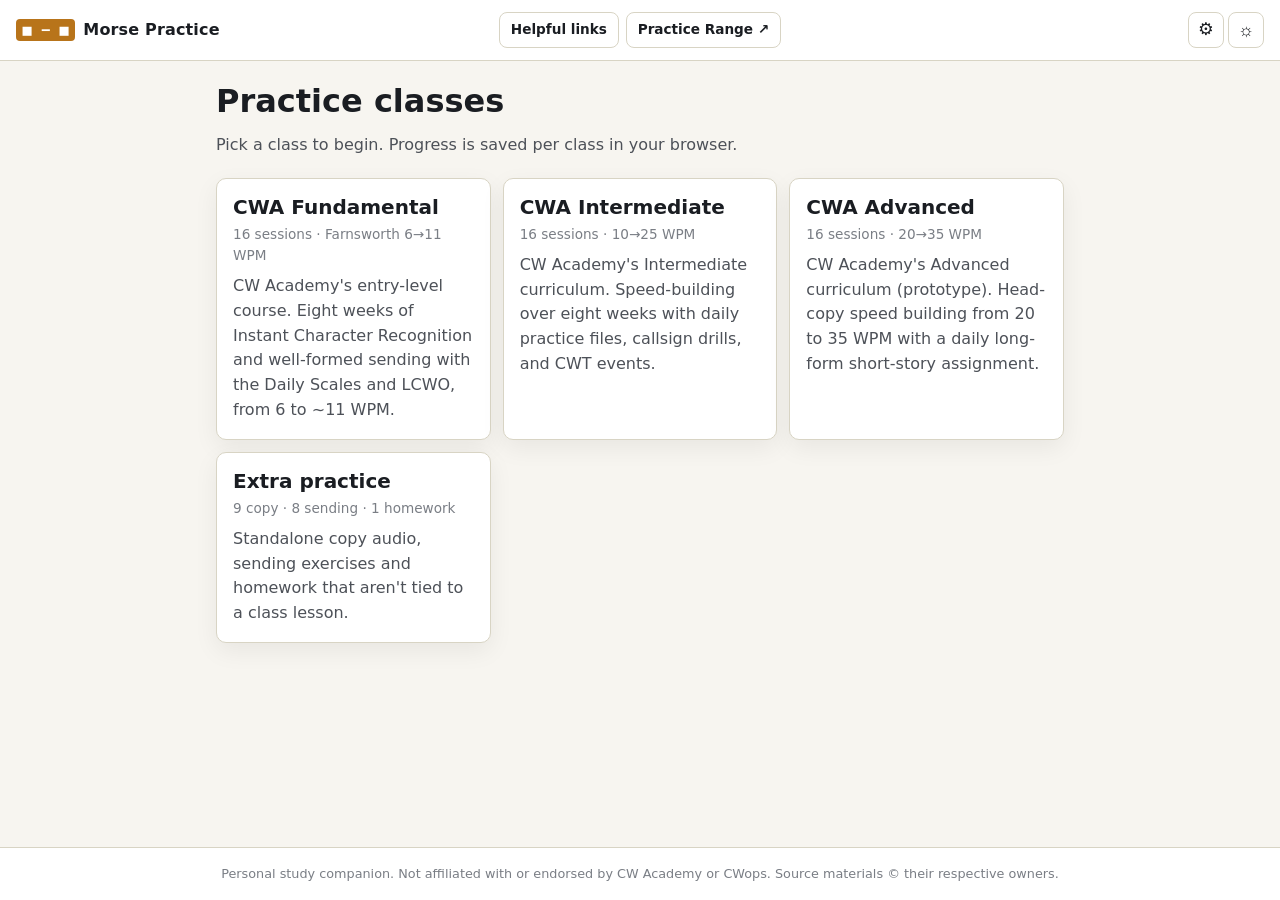
==== commit f3573b64: "Add a Settings page with a clear-exercise-progress button New #/settings page, reached from a gear i" ====
--- a/index.html
+++ b/index.html
@@ -5,7 +5,7 @@
 <meta name="viewport" content="width=device-width,initial-scale=1,viewport-fit=cover">
 <meta name="theme-color" content="#0c0d10">
 <title>Morse Practice Companion</title>
-<link rel="stylesheet" href="styles.css?v=16">
+<link rel="stylesheet" href="styles.css?v=17">
 <link rel="icon" href="data:image/svg+xml,%3Csvg xmlns='http://www.w3.org/2000/svg' viewBox='0 0 32 32'%3E%3Crect width='32' height='32' rx='6' fill='%23d99a3a'/%3E%3Ctext x='16' y='22' text-anchor='middle' font-family='monospace' font-size='18' fill='%230c0d10' font-weight='700'%3E%E2%96%A0%E2%80%92%3C/text%3E%3C/svg%3E">
 </head>
 <body>
@@ -19,6 +19,7 @@
     <a class="topbtn" href="https://morsecodepractice.com/practice-range/" target="_blank" rel="noopener" title="Open the LICW Practice Range">Practice Range ↗</a>
   </div>
   <nav class="topnav">
+    <a href="#/settings" class="iconbtn" data-link aria-label="Settings" title="Settings">&#9881;</a>
     <button id="theme-toggle" type="button" class="iconbtn" aria-label="Toggle theme" title="Toggle light/dark">&#9788;</button>
   </nav>
 </header>
@@ -31,6 +32,6 @@
   <p>Personal study companion. Not affiliated with or endorsed by CW Academy or CWops. Source materials &copy; their respective owners.</p>
 </footer>
 
-<script type="module" src="app.js?v=23"></script>
+<script type="module" src="app.js?v=24"></script>
 </body>
 </html>
--- a/styles.css
+++ b/styles.css
@@ -147,6 +147,32 @@
   white-space: nowrap;
 }
 
+/* Settings page */
+.settings-stats { list-style: none; padding: 0; margin: 0; }
+.settings-stats li {
+  display: flex;
+  justify-content: space-between;
+  gap: 1rem;
+  padding: 0.5rem 0.2rem;
+  border-bottom: 1px solid var(--border);
+  color: var(--fg-mute);
+  font-size: 0.9rem;
+}
+.settings-stats li:last-child { border-bottom: 0; }
+.settings-stats strong { color: var(--fg); font-variant-numeric: tabular-nums; }
+.danger-zone {
+  border: 1px solid var(--border);
+  border-left: 3px solid #d9534f;
+  border-radius: var(--radius);
+  padding: 0.9rem 1rem;
+  background: var(--bg-2);
+}
+.danger-zone h3 { margin-bottom: 0.3rem; }
+.danger-ask { align-self: center; color: var(--fg-mute); font-size: 0.88rem; }
+.btn.danger { background: #d9534f; color: #fff; border: 1px solid #d9534f; }
+.btn.danger:hover { filter: brightness(1.08); }
+.btn.danger:disabled { opacity: 0.5; cursor: default; filter: none; }
+
 /* Helpful links page */
 .extras-group-blurb {
   color: var(--fg-mute);
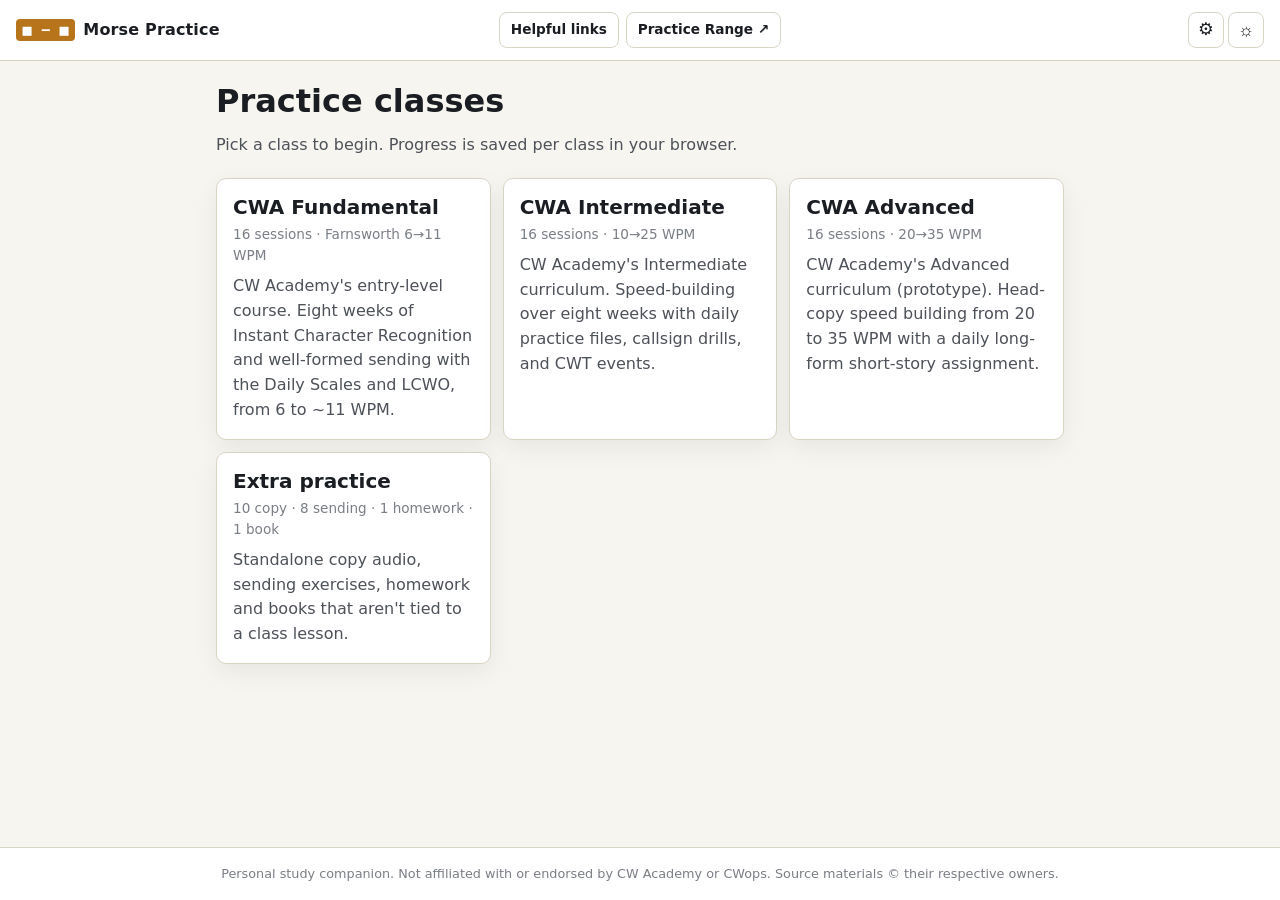
==== commit 548e5250: "Extra practice: add Copy Test 2 and a Books section Copy Test 2 (antenna switching paragraph) at 22/" ====
--- a/index.html
+++ b/index.html
@@ -32,6 +32,6 @@
   <p>Personal study companion. Not affiliated with or endorsed by CW Academy or CWops. Source materials &copy; their respective owners.</p>
 </footer>
 
-<script type="module" src="app.js?v=24"></script>
+<script type="module" src="app.js?v=25"></script>
 </body>
 </html>
